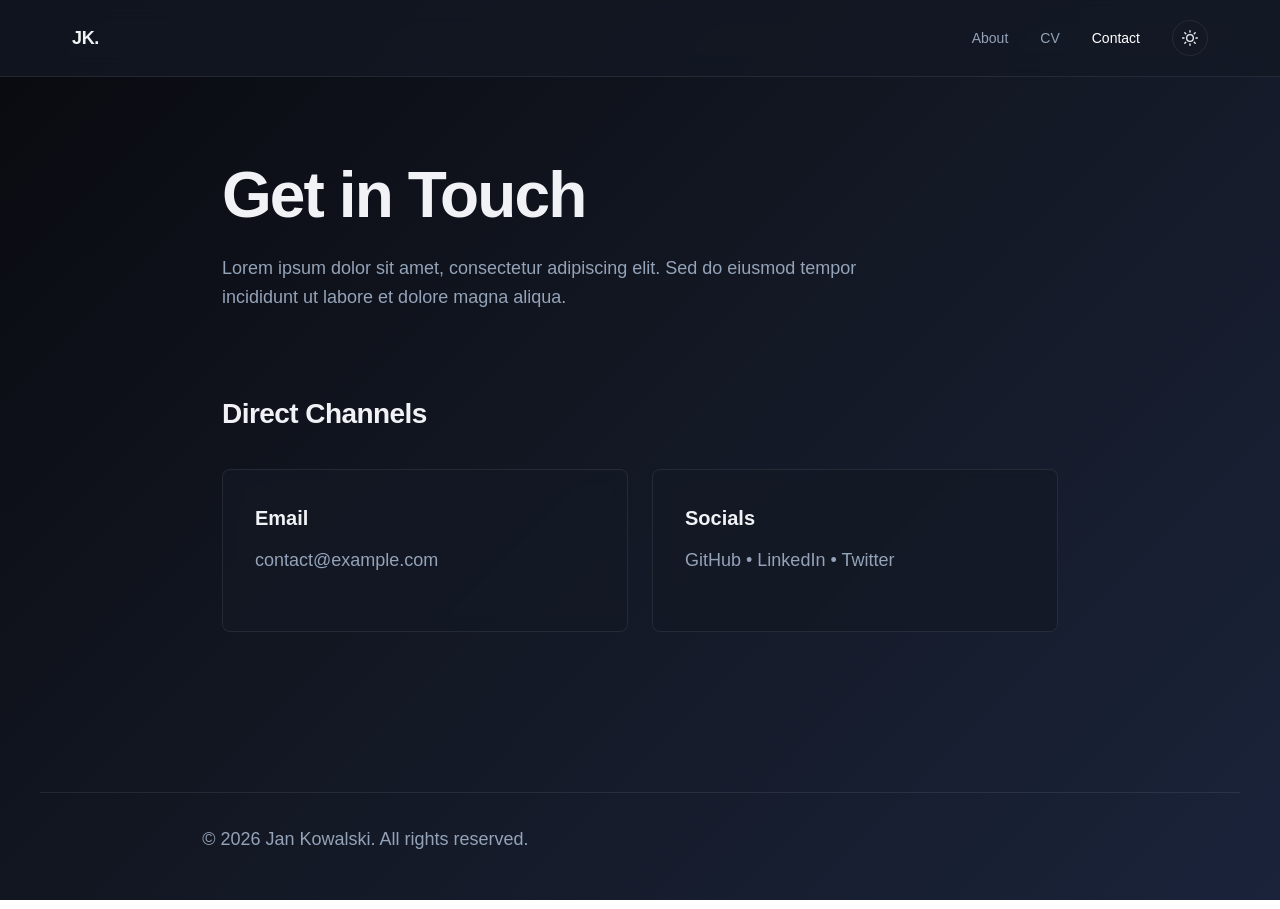
==== contact.html @ 7e3550eb "created tamplete for the website's appearance" ====
<!DOCTYPE html>
<html lang="en">
<head>
  <meta charset="UTF-8">
  <meta name="viewport" content="width=device-width, initial-scale=1.0">
  <title>Contact — Jan Kowalski</title>
  <meta name="description" content="Get in touch with Jan Kowalski. Contact information and social media profiles.">
  
  <!-- Open Graph Tags -->
  <meta property="og:title" content="Contact — Jan Kowalski">
  <meta property="og:description" content="Contact details and social profiles.">
  <meta property="og:type" content="website">
  <meta property="og:url" content="https://example.com/contact.html">

  <link rel="stylesheet" href="css/style.css">
</head>
<body>

  <header>
    <div class="nav-container">
      <a href="index.html" class="logo">JK.</a>
      <div class="nav-right">
        <nav>
          <ul class="nav-links">
            <li><a href="index.html">About</a></li>
            <li><a href="cv.html">CV</a></li>
            <li><a href="contact.html">Contact</a></li>
          </ul>
        </nav>
        <button class="theme-toggle" aria-label="Toggle theme">
          <svg class="icon-sun" viewBox="0 0 24 24">
            <circle cx="12" cy="12" r="5"></circle>
            <line x1="12" y1="1" x2="12" y2="3"></line>
            <line x1="12" y1="21" x2="12" y2="23"></line>
            <line x1="4.22" y1="4.22" x2="5.64" y2="5.64"></line>
            <line x1="18.36" y1="18.36" x2="19.78" y2="19.78"></line>
            <line x1="1" y1="12" x2="3" y2="12"></line>
            <line x1="21" y1="12" x2="23" y2="12"></line>
            <line x1="4.22" y1="19.78" x2="5.64" y2="18.36"></line>
            <line x1="18.36" y1="5.64" x2="19.78" y2="4.22"></line>
          </svg>
          <svg class="icon-moon" viewBox="0 0 24 24">
            <path d="M21 12.79A9 9 0 1 1 11.21 3 7 7 0 0 0 21 12.79z"></path>
          </svg>
        </button>
        <button class="hamburger" aria-label="Navigation menu">
          <span></span>
          <span></span>
          <span></span>
        </button>
      </div>
    </div>
  </header>

  <main>
    <section>
      <h1>Get in Touch</h1>
      <p>Lorem ipsum dolor sit amet, consectetur adipiscing elit. Sed do eiusmod tempor incididunt ut labore et dolore magna aliqua.</p>
    </section>

    <section>
      <h2>Direct Channels</h2>
      <div class="card-grid">
        <article class="card">
          <h3>Email</h3>
          <p><a href="mailto:contact@example.com">contact@example.com</a></p>
        </article>
        <article class="card">
          <h3>Socials</h3>
          <p>
            <a href="https://github.com" target="_blank" rel="noopener">GitHub</a> • 
            <a href="https://linkedin.com" target="_blank" rel="noopener">LinkedIn</a> • 
            <a href="https://twitter.com" target="_blank" rel="noopener">Twitter</a>
          </p>
        </article>
      </div>
    </section>
  </main>

  <footer>
    <p>&copy; <span id="current-year"></span> Jan Kowalski. All rights reserved.</p>
  </footer>

  <script src="js/script.js"></script>
</body>
</html>
---- css/style.css ----
:root {
  --bg-gradient: linear-gradient(135deg, #090a0f 0%, #131824 50%, #1a233a 100%);
  --surface-color: rgba(19, 24, 36, 0.75);
  --text-primary: #f0f2f5;
  --text-secondary: #94a3b8;
  --accent: #ffffff;
  --border-color: rgba(255, 255, 255, 0.08);
  --transition: 0.3s cubic-bezier(0.16, 1, 0.3, 1);
  --font-sans: -apple-system, BlinkMacSystemFont, "Segoe UI", Roboto, Helvetica, Arial, sans-serif;
}

body.light-mode {
  --bg-gradient: linear-gradient(135deg, #fbfbf9 0%, #f3f3ee 100%);
  --surface-color: rgba(255, 255, 255, 0.9);
  --text-primary: #1a1a1a;
  --text-secondary: #666666;
  --accent: #000000;
  --border-color: rgba(0, 0, 0, 0.07);
}

*, *::before, *::after {
  box-sizing: border-box;
  margin: 0;
  padding: 0;
}

body {
  background: var(--bg-gradient);
  background-attachment: fixed;
  color: var(--text-primary);
  font-family: var(--font-sans);
  line-height: 1.6;
  min-height: 100vh;
  display: flex;
  flex-direction: column;
  transition: background 0.4s ease, color 0.4s ease;
}

a {
  color: inherit;
  text-decoration: none;
  transition: var(--transition);
}

ul {
  list-style: none;
}

/* Header & Navigation */
header {
  position: fixed;
  top: 0;
  left: 0;
  width: 100%;
  background-color: var(--surface-color);
  backdrop-filter: blur(12px);
  border-bottom: 1px solid var(--border-color);
  z-index: 1000;
  transition: background-color 0.4s ease, border-color 0.4s ease;
}

.nav-container {
  max-width: 1200px;
  margin: 0 auto;
  padding: 1.25rem 2rem;
  display: flex;
  justify-content: space-between;
  align-items: center;
}

.nav-right {
  display: flex;
  align-items: center;
  gap: 2rem;
}

.logo {
  font-weight: 700;
  font-size: 1.125rem;
  letter-spacing: -0.02em;
}

.nav-links {
  display: flex;
  gap: 2rem;
}

.nav-links a {
  font-size: 0.875rem;
  color: var(--text-secondary);
  font-weight: 500;
}

.nav-links a:hover,
.nav-links a.active {
  color: var(--accent);
}

/* Theme Toggle Button & Icons */
.theme-toggle {
  background: none;
  border: 1px solid var(--border-color);
  color: var(--text-primary);
  width: 36px;
  height: 36px;
  border-radius: 50%;
  cursor: pointer;
  display: flex;
  align-items: center;
  justify-content: center;
  transition: var(--transition);
}

.theme-toggle:hover {
  border-color: var(--text-secondary);
}

.theme-toggle svg {
  width: 16px;
  height: 16px;
  stroke: var(--text-primary);
  fill: none;
  stroke-width: 2;
  stroke-linecap: round;
  stroke-linejoin: round;
}

/* W domyślnym trybie ciemnym widoczne jest Słońce, a Księżyc jest ukryty */
.theme-toggle .icon-sun {
  display: block;
}
.theme-toggle .icon-moon {
  display: none;
}

/* W trybie jasnym widoczny jest Księżyc, a Słońce jest ukryte */
body.light-mode .theme-toggle .icon-sun {
  display: none;
}
body.light-mode .theme-toggle .icon-moon {
  display: block;
}

/* Mobile Menu Toggle (Hamburger) */
.hamburger {
  display: none;
  background: none;
  border: none;
  cursor: pointer;
  flex-direction: column;
  gap: 6px;
}

.hamburger span {
  display: block;
  width: 24px;
  height: 2px;
  background-color: var(--text-primary);
  transition: var(--transition);
}

/* Main Content Layout */
main {
  flex: 1;
  max-width: 900px;
  width: 100%;
  margin: 0 auto;
  padding: 10rem 2rem 5rem 2rem;
}

section {
  margin-bottom: 5rem;
}

h1 {
  font-size: clamp(2.5rem, 5vw, 4rem);
  font-weight: 700;
  letter-spacing: -0.03em;
  margin-bottom: 1.5rem;
  line-height: 1.1;
}

h2 {
  font-size: 1.75rem;
  font-weight: 600;
  letter-spacing: -0.02em;
  margin-bottom: 1rem;
}

p {
  color: var(--text-secondary);
  font-size: 1.125rem;
  margin-bottom: 1.5rem;
  max-width: 65ch;
}

/* Components */
.card-grid {
  display: grid;
  grid-template-columns: repeat(auto-fit, minmax(280px, 1fr));
  gap: 1.5rem;
  margin-top: 2rem;
}

.card {
  background-color: var(--surface-color);
  border: 1px solid var(--border-color);
  padding: 2rem;
  border-radius: 8px;
  transition: var(--transition);
  backdrop-filter: blur(8px);
}

.card:hover {
  border-color: var(--text-secondary);
  transform: translateY(-2px);
}

.card h3 {
  font-size: 1.25rem;
  margin-bottom: 0.75rem;
  color: var(--text-primary);
}

/* Footer */
footer {
  border-top: 1px solid var(--border-color);
  padding: 2rem 0;
  text-align: center;
  font-size: 0.875rem;
  color: var(--text-secondary);
  max-width: 1200px;
  width: 100%;
  margin: 0 auto;
}

/* Responsive Design */
@media (max-width: 768px) {
  .nav-links {
    position: fixed;
    top: 73px;
    left: 0;
    width: 100%;
    background-color: var(--surface-color);
    backdrop-filter: blur(12px);
    flex-direction: column;
    align-items: center;
    padding: 2rem 0;
    border-bottom: 1px solid var(--border-color);
    transform: translateY(-150%);
    transition: transform 0.4s ease, visibility 0.4s ease;
    visibility: hidden;
  }

  .nav-links.open {
    transform: translateY(0);
    visibility: visible;
  }

  .hamburger {
    display: flex;
  }
}
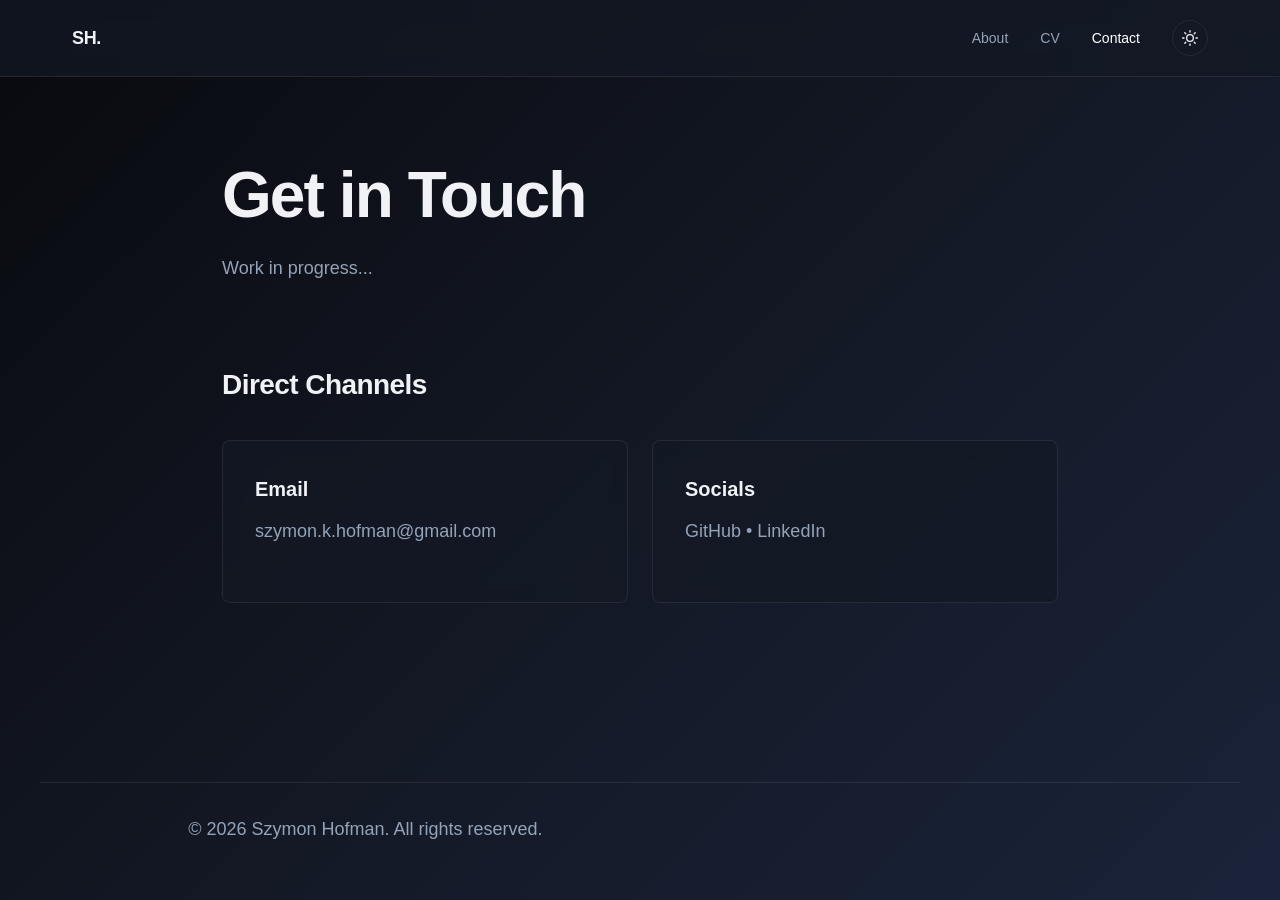
==== commit 00050501: "Added SEO optimalization" ====
--- a/contact.html
+++ b/contact.html
@@ -3,14 +3,44 @@
 <head>
   <meta charset="UTF-8">
   <meta name="viewport" content="width=device-width, initial-scale=1.0">
-  <title>Contact — Jan Kowalski</title>
-  <meta name="description" content="Get in touch with Jan Kowalski. Contact information and social media profiles.">
+  <title>Contact | Szymon Hofman | AI &amp; Software Engineer</title>
+  <meta name="description" content="Get in touch with Szymon Hofman, AI &amp; Software Engineer. Contact details and social media profiles.">
   
   <!-- Open Graph Tags -->
-  <meta property="og:title" content="Contact — Jan Kowalski">
-  <meta property="og:description" content="Contact details and social profiles.">
+  <meta property="og:title" content="Contact | Szymon Hofman | AI &amp; Software Engineer">
+  <meta property="og:description" content="Get in touch with Szymon Hofman. Contact information and social media profiles.">
   <meta property="og:type" content="website">
-  <meta property="og:url" content="https://example.com/contact.html">
+  <meta property="og:url" content="https://szymiiii.github.io/contact.html">
+
+  <!-- JSON-LD Structured Data (Person) -->
+  <script type="application/ld+json">
+  {
+    "@context": "https://schema.org",
+    "@type": "Person",
+    "name": "Szymon Hofman",
+    "url": "https://szymiiii.github.io",
+    "email": "mailto:szymon.k.hofman@gmail.com",
+    "jobTitle": ["AI Engineer", "Software Engineer"],
+    "worksFor": {
+      "@type": "Organization",
+      "name": "Freelance / Open Source"
+    },
+    "alumniOf": [
+      {
+        "@type": "EducationalOrganization",
+        "name": "Gdańsk University of Technology"
+      },
+      {
+        "@type": "EducationalOrganization",
+        "name": "Zespół Szkół Łączności w Gdańsku"
+      }
+    ],
+    "sameAs": [
+      "https://github.com/Szymiiii",
+      "https://www.linkedin.com/in/szymon-hofman/"
+    ]
+  }
+  </script>
 
   <link rel="stylesheet" href="css/style.css">
 </head>
@@ -18,7 +48,7 @@
 
   <header>
     <div class="nav-container">
-      <a href="index.html" class="logo">JK.</a>
+      <a href="index.html" class="logo">SH.</a>
       <div class="nav-right">
         <nav>
           <ul class="nav-links">
@@ -55,7 +85,7 @@
   <main>
     <section>
       <h1>Get in Touch</h1>
-      <p>Lorem ipsum dolor sit amet, consectetur adipiscing elit. Sed do eiusmod tempor incididunt ut labore et dolore magna aliqua.</p>
+      <p>Work in progress...</p>
     </section>
 
     <section>
@@ -63,14 +93,13 @@
       <div class="card-grid">
         <article class="card">
           <h3>Email</h3>
-          <p><a href="mailto:contact@example.com">contact@example.com</a></p>
+          <p><a href="mailto:szymon.k.hofman@gmail.com">szymon.k.hofman@gmail.com</a></p>
         </article>
         <article class="card">
           <h3>Socials</h3>
           <p>
-            <a href="https://github.com" target="_blank" rel="noopener">GitHub</a> • 
-            <a href="https://linkedin.com" target="_blank" rel="noopener">LinkedIn</a> • 
-            <a href="https://twitter.com" target="_blank" rel="noopener">Twitter</a>
+            <a href="https://github.com/Szymiiii" target="_blank" rel="noopener">GitHub</a> • 
+            <a href="https://www.linkedin.com/in/szymon-hofman/" target="_blank" rel="noopener">LinkedIn</a>
           </p>
         </article>
       </div>
@@ -78,7 +107,7 @@
   </main>
 
   <footer>
-    <p>&copy; <span id="current-year"></span> Jan Kowalski. All rights reserved.</p>
+    <p>&copy; <span id="current-year"></span> Szymon Hofman. All rights reserved.</p>
   </footer>
 
   <script src="js/script.js"></script>
--- a/css/style.css
+++ b/css/style.css
@@ -125,7 +125,6 @@
   stroke-linejoin: round;
 }
 
-/* W domyślnym trybie ciemnym widoczne jest Słońce, a Księżyc jest ukryty */
 .theme-toggle .icon-sun {
   display: block;
 }
@@ -133,7 +132,6 @@
   display: none;
 }
 
-/* W trybie jasnym widoczny jest Księżyc, a Słońce jest ukryte */
 body.light-mode .theme-toggle .icon-sun {
   display: none;
 }
